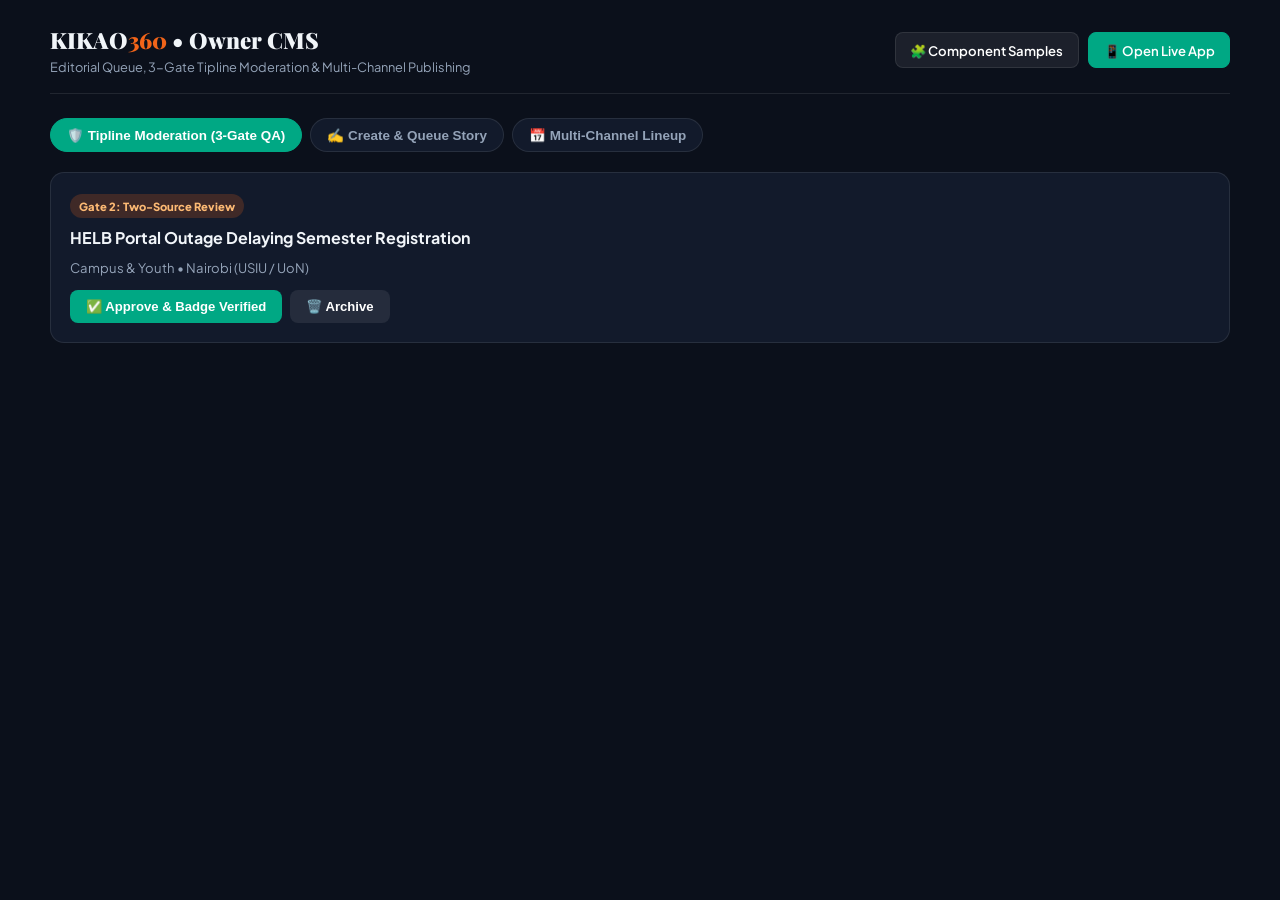
==== prototype/cms.html @ 232948fb "Add User Account Space (Saved, Liked, Algorithm Controls) and Owner CMS dashboard (cms.html)" ====
<!DOCTYPE html>
<html lang="en">
<head>
  <meta charset="UTF-8">
  <meta name="viewport" content="width=device-width, initial-scale=1.0">
  <title>Kikao360 — Owner CMS & Editorial Desk</title>
  <link href="https://fonts.googleapis.com/css2?family=Playfair+Display:wght@700;900&family=Plus+Jakarta+Sans:wght@400;600;700;800&display=swap" rel="stylesheet">
  <style>
    :root {
      --bg: #0b101b;
      --surface: #121a2b;
      --border: rgba(255,255,255,0.09);
      --emerald: #00a884;
      --coral: #f26419;
      --text: #f1f5f9;
      --muted: #94a3b8;
    }
    * { box-sizing: border-box; margin: 0; padding: 0; }
    body {
      font-family: 'Plus Jakarta Sans', sans-serif;
      background: var(--bg); color: var(--text);
      padding: 1.5rem 1.25rem 3rem; line-height: 1.5;
    }
    .wrap { max-width: 1180px; margin: 0 auto; }
    header {
      display: flex; justify-content: space-between; align-items: center; flex-wrap: wrap; gap: 1rem;
      padding-bottom: 1rem; border-bottom: 1px solid var(--border); margin-bottom: 1.5rem;
    }
    .logo { font-family: 'Playfair Display', serif; font-size: 1.4rem; font-weight: 900; }
    .logo span { color: var(--coral); }
    .nav-links { display: flex; gap: 0.6rem; flex-wrap: wrap; }
    .nav-btn {
      text-decoration: none; color: #fff; background: rgba(255,255,255,0.07);
      border: 1px solid var(--border); padding: 0.45rem 0.9rem; border-radius: 8px;
      font-size: 0.82rem; font-weight: 600;
    }
    .nav-btn.primary { background: var(--emerald); border-color: var(--emerald); }
    .tabs { display: flex; gap: 0.5rem; margin-bottom: 1.25rem; flex-wrap: wrap; }
    .tab-btn {
      background: var(--surface); border: 1px solid var(--border); color: var(--muted);
      padding: 0.55rem 1rem; border-radius: 999px; font-size: 0.84rem; font-weight: 700; cursor: pointer;
    }
    .tab-btn.active { background: var(--emerald); border-color: var(--emerald); color: #fff; }
    .panel { display: none; }
    .panel.active { display: block; }
    .grid { display: grid; grid-template-columns: repeat(auto-fit, minmax(320px, 1fr)); gap: 1rem; }
    .card {
      background: var(--surface); border: 1px solid var(--border); border-radius: 14px; padding: 1.2rem;
    }
    .card h3 { font-size: 1rem; margin-bottom: 0.5rem; }
    .badge {
      display: inline-block; font-size: 0.7rem; font-weight: 800; padding: 0.2rem 0.55rem;
      border-radius: 999px; background: rgba(0,168,132,0.18); color: #6ee7b7; margin-bottom: 0.5rem;
    }
    .badge.pending { background: rgba(242,100,25,0.2); color: #fdba74; }
    .form-row { margin-bottom: 0.75rem; }
    .form-row label { display: block; font-size: 0.78rem; color: var(--muted); margin-bottom: 0.25rem; font-weight: 600; }
    .input {
      width: 100%; padding: 0.55rem 0.75rem; border-radius: 8px;
      border: 1px solid var(--border); background: var(--bg); color: #fff; font-size: 0.86rem;
    }
    .btn {
      background: var(--emerald); color: #fff; border: none; padding: 0.55rem 1rem;
      border-radius: 8px; font-size: 0.82rem; font-weight: 700; cursor: pointer;
    }
    .btn.subtle { background: rgba(255,255,255,0.08); }
    table { width: 100%; border-collapse: collapse; font-size: 0.84rem; }
    th, td { text-align: left; padding: 0.7rem 0.6rem; border-bottom: 1px solid var(--border); }
    th { color: var(--muted); font-size: 0.75rem; text-transform: uppercase; }
  </style>
</head>
<body>
  <div class="wrap">
    <header>
      <div>
        <div class="logo">KIKAO<span>360</span> • Owner CMS</div>
        <div style="font-size:0.8rem; color:var(--muted);">Editorial Queue, 3-Gate Tipline Moderation &amp; Multi-Channel Publishing</div>
      </div>
      <div class="nav-links">
        <a class="nav-btn" href="samples.html">🧩 Component Samples</a>
        <a class="nav-btn primary" href="index.html">📱 Open Live App</a>
      </div>
    </header>

    <div class="tabs">
      <button class="tab-btn active" data-tab="tipline">🛡️ Tipline Moderation (3-Gate QA)</button>
      <button class="tab-btn" data-tab="composer">✍️ Create &amp; Queue Story</button>
      <button class="tab-btn" data-tab="lineup">📅 Multi-Channel Lineup</button>
    </div>

    <!-- TAB 1: TIPLINE MODERATION -->
    <section class="panel active" id="panel-tipline">
      <div class="grid" id="tiplineQueueGrid"></div>
    </section>

    <!-- TAB 2: COMPOSER -->
    <section class="panel" id="panel-composer">
      <div class="card" style="max-width:680px;">
        <h3>Create Multi-Channel Dispatch (COPE Pipeline)</h3>
        <div class="form-row">
          <label>Headline</label>
          <input type="text" id="cmsTitle" class="input" placeholder="e.g., How University Founders Use Daraja 3.0">
        </div>
        <div class="form-row">
          <label>Category / Beat</label>
          <select id="cmsBeat" class="input">
            <option>Business &amp; Finance</option>
            <option>Politics &amp; Current Affairs</option>
            <option>Technology</option>
            <option>Campus &amp; Youth</option>
            <option>Entertainment</option>
            <option>Sports</option>
            <option>Art</option>
            <option>Fashion</option>
            <option>Lifestyle</option>
          </select>
        </div>
        <div class="form-row">
          <label>0–3s TikTok/Reels Hook</label>
          <input type="text" id="cmsHook" class="input" placeholder="e.g., No bank account? No problem.">
        </div>
        <div class="form-row">
          <label>Scheduled Publish Slot (EAT)</label>
          <input type="text" id="cmsSlot" class="input" value="Tomorrow 07:30 EAT (WhatsApp + Web)">
        </div>
        <button class="btn" id="cmsAddBtn">Queue to Content Lineup ❯</button>
        <div id="cmsSavedMsg" style="margin-top:0.6rem; font-size:0.82rem; color:#6ee7b7; display:none;"></div>
      </div>
    </section>

    <!-- TAB 3: LINEUP TABLE -->
    <section class="panel" id="panel-lineup">
      <div class="card" style="overflow-x:auto;">
        <table>
          <thead>
            <tr><th>Slot (EAT)</th><th>Beat</th><th>Headline / Hook</th><th>Channels</th><th>Status</th></tr>
          </thead>
          <tbody id="cmsLineupBody"></tbody>
        </table>
      </div>
    </section>
  </div>

  <script>
    // Tab switching
    document.querySelectorAll('.tab-btn').forEach(btn => {
      btn.addEventListener('click', () => {
        document.querySelectorAll('.tab-btn').forEach(b => b.classList.remove('active'));
        document.querySelectorAll('.panel').forEach(p => p.classList.remove('active'));
        btn.classList.add('active');
        document.getElementById('panel-' + btn.dataset.tab).classList.add('active');
      });
    });

    // Tipline Queue from localStorage + default sample
    const defaultTips = [
      {
        id: 'tip-1',
        headline: 'HELB Portal Outage Delaying Semester Registration',
        category: 'Campus & Youth',
        location: 'Nairobi (USIU / UoN)',
        status: 'Gate 2: Two-Source Review'
      }
    ];
    const loadTips = () => {
      try {
        const stored = JSON.parse(localStorage.getItem('kikao_tipline') || '[]');
        return stored.length ? stored : defaultTips;
      } catch { return defaultTips; }
    };

    const renderTips = () => {
      const grid = document.getElementById('tiplineQueueGrid');
      const tips = loadTips();
      grid.innerHTML = tips.map((t, i) => `
        <div class="card">
          <span class="badge ${t.status.includes('Verified') ? '' : 'pending'}">${t.status}</span>
          <h3>${t.headline}</h3>
          <p style="font-size:0.82rem; color:var(--muted); margin-bottom:0.8rem;">${t.category} • ${t.location}</p>
          <div style="display:flex; gap:0.5rem; flex-wrap:wrap;">
            <button class="btn" onclick="approveTip(${i})">✅ Approve &amp; Badge Verified</button>
            <button class="btn subtle" onclick="rejectTip(${i})">🗑️ Archive</button>
          </div>
        </div>
      `).join('');
    };

    window.approveTip = (idx) => {
      const tips = loadTips();
      if (tips[idx]) tips[idx].status = 'Community Dispatch — Verified';
      localStorage.setItem('kikao_tipline', JSON.stringify(tips));
      renderTips();
    };

    window.rejectTip = (idx) => {
      const tips = loadTips();
      tips.splice(idx, 1);
      localStorage.setItem('kikao_tipline', JSON.stringify(tips));
      renderTips();
    };

    // Content Lineup
    const defaultLineup = [
      { slot: 'Mon 07:30 EAT', beat: 'Business & Finance', title: 'The M-Pesa API Revolution', channels: 'WhatsApp + Web + Audio', status: 'Ready' },
      { slot: 'Mon 13:00 EAT', beat: 'Business & Finance', title: 'Hook: KES 180K/week on WhatsApp', channels: 'TikTok + IG Reels (9:16)', status: 'Formatted' },
      { slot: 'Wed 13:00 EAT', beat: 'Technology', title: 'Hook: Cold-Chain IoT Hacking', channels: 'TikTok + IG Reels + Web', status: 'Ready' }
    ];
    const loadLineup = () => {
      try {
        const s = JSON.parse(localStorage.getItem('kikao_cms_lineup') || '[]');
        return s.length ? s : defaultLineup;
      } catch { return defaultLineup; }
    };
    const renderLineup = () => {
      const body = document.getElementById('cmsLineupBody');
      body.innerHTML = loadLineup().map(item => `
        <tr>
          <td>${item.slot}</td>
          <td>${item.beat}</td>
          <td><strong>${item.title}</strong></td>
          <td>${item.channels}</td>
          <td><span class="badge">${item.status}</span></td>
        </tr>
      `).join('');
    };

    document.getElementById('cmsAddBtn').addEventListener('click', () => {
      const title = document.getElementById('cmsTitle').value.trim();
      if (!title) return;
      const lineup = loadLineup();
      lineup.unshift({
        slot: document.getElementById('cmsSlot').value.trim(),
        beat: document.getElementById('cmsBeat').value,
        title: `${title} (Hook: ${document.getElementById('cmsHook').value.trim() || 'Breaking'})`,
        channels: 'WhatsApp + Web + Reels',
        status: 'Queued'
      });
      localStorage.setItem('kikao_cms_lineup', JSON.stringify(lineup));
      renderLineup();
      const msg = document.getElementById('cmsSavedMsg');
      msg.style.display = 'block';
      msg.textContent = '✅ Story queued to Multi-Channel Lineup!';
    });

    renderTips();
    renderLineup();
  </script>
</body>
</html>
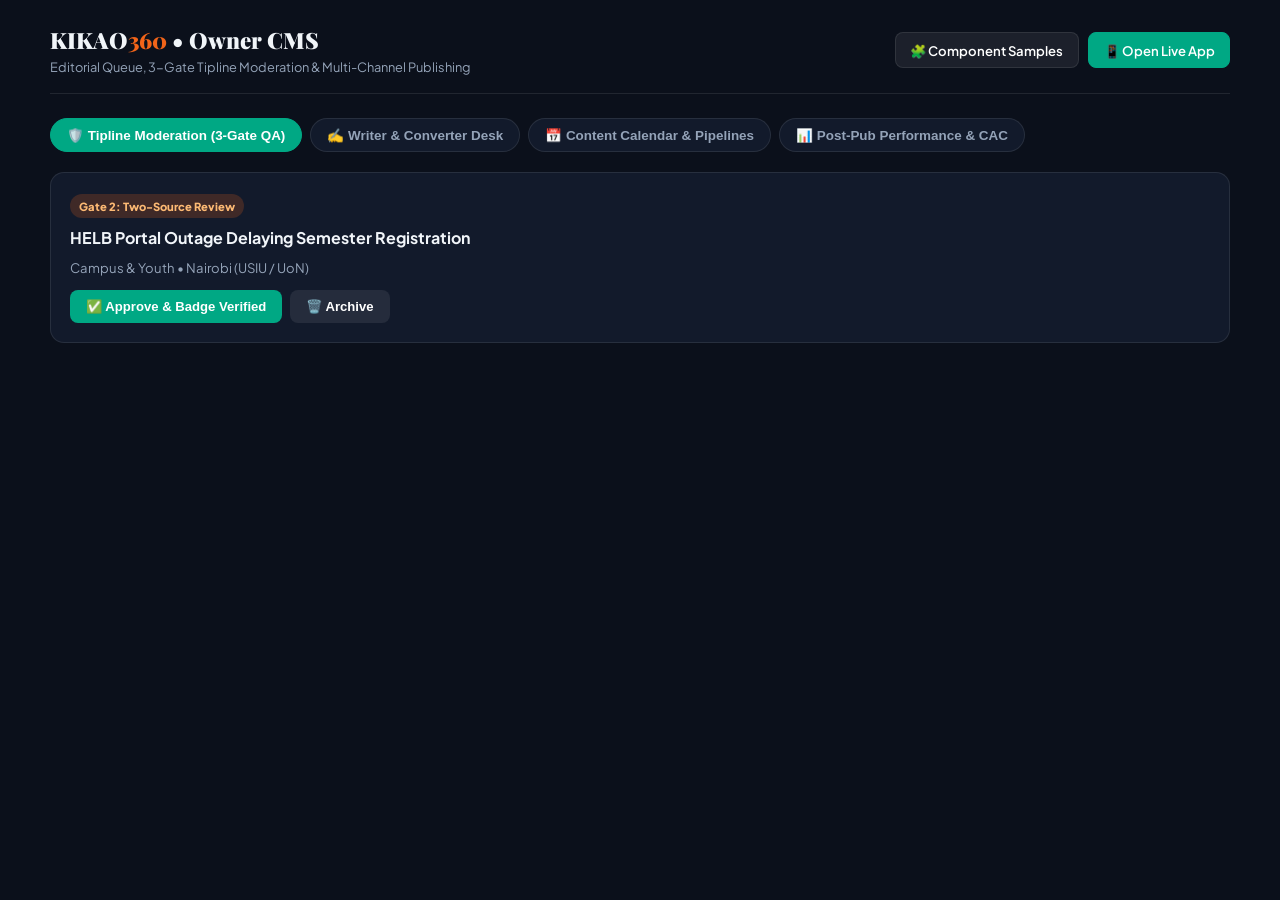
==== commit a48756e5: "Add Writer/Converter roles, Editorial Meeting Calendar, 3-Stage Content Pipelines, and Post-Publicat" ====
--- a/prototype/cms.html
+++ b/prototype/cms.html
@@ -84,8 +84,9 @@
 
     <div class="tabs">
       <button class="tab-btn active" data-tab="tipline">🛡️ Tipline Moderation (3-Gate QA)</button>
-      <button class="tab-btn" data-tab="composer">✍️ Create &amp; Queue Story</button>
-      <button class="tab-btn" data-tab="lineup">📅 Multi-Channel Lineup</button>
+      <button class="tab-btn" data-tab="composer">✍️ Writer &amp; Converter Desk</button>
+      <button class="tab-btn" data-tab="lineup">📅 Content Calendar &amp; Pipelines</button>
+      <button class="tab-btn" data-tab="analytics">📊 Post-Pub Performance &amp; CAC</button>
     </div>
 
     <!-- TAB 1: TIPLINE MODERATION -->
@@ -120,22 +121,60 @@
           <input type="text" id="cmsHook" class="input" placeholder="e.g., No bank account? No problem.">
         </div>
         <div class="form-row">
+          <label>Assigned Writer &amp; Audio/Video Converter</label>
+          <input type="text" id="cmsAssignee" class="input" value="Writer: Faith M. | Audio/Video: Brian K.">
+        </div>
+        <div class="form-row">
           <label>Scheduled Publish Slot (EAT)</label>
           <input type="text" id="cmsSlot" class="input" value="Tomorrow 07:30 EAT (WhatsApp + Web)">
         </div>
-        <button class="btn" id="cmsAddBtn">Queue to Content Lineup ❯</button>
+        <button class="btn" id="cmsAddBtn">Send to Pending Review Pipeline ❯</button>
         <div id="cmsSavedMsg" style="margin-top:0.6rem; font-size:0.82rem; color:#6ee7b7; display:none;"></div>
       </div>
     </section>
 
-    <!-- TAB 3: LINEUP TABLE -->
+    <!-- TAB 3: LINEUP & PIPELINES TABLE -->
     <section class="panel" id="panel-lineup">
       <div class="card" style="overflow-x:auto;">
         <table>
           <thead>
-            <tr><th>Slot (EAT)</th><th>Beat</th><th>Headline / Hook</th><th>Channels</th><th>Status</th></tr>
+            <tr><th>Slot (EAT)</th><th>Beat</th><th>Headline / Hook &amp; Owner</th><th>Channels</th><th>Pipeline Stage</th><th>Action</th></tr>
           </thead>
           <tbody id="cmsLineupBody"></tbody>
+        </table>
+      </div>
+    </section>
+
+    <!-- TAB 4: POST-PUBLICATION PERFORMANCE & CAC -->
+    <section class="panel" id="panel-analytics">
+      <div class="grid" style="margin-bottom:1.25rem;">
+        <div class="card">
+          <div class="badge">TOTAL 30-DAY REACH</div>
+          <h3 style="font-size:1.7rem;">42,500</h3>
+          <p style="font-size:0.8rem; color:var(--muted);">Unique readers &amp; viewers across WhatsApp, Web, TikTok &amp; IG Reels</p>
+        </div>
+        <div class="card">
+          <div class="badge">TOTAL IMPRESSIONS</div>
+          <h3 style="font-size:1.7rem;">118,400</h3>
+          <p style="font-size:0.8rem; color:var(--muted);">45%+ WhatsApp open rate • 3.8 min avg Magazine session</p>
+        </div>
+        <div class="card">
+          <div class="badge">BLENDED CAC (KES)</div>
+          <h3 style="font-size:1.7rem; color:#6ee7b7;">KES 2.85</h3>
+          <p style="font-size:0.8rem; color:var(--muted);">KES 15,000 promo spend ÷ 5,260 new subscribers (Target ≤ KES 3.00)</p>
+        </div>
+      </div>
+      <div class="card" style="overflow-x:auto;">
+        <h3 style="margin-bottom:0.75rem;">Channel-by-Channel Post-Publication Breakdown</h3>
+        <table>
+          <thead>
+            <tr><th>Channel</th><th>Reach</th><th>Impressions</th><th>Promo Spend</th><th>New Subscribers</th><th>Channel CAC</th></tr>
+          </thead>
+          <tbody>
+            <tr><td><strong>WhatsApp Channel</strong></td><td>18,400</td><td>41,200</td><td>KES 3,000</td><td>2,100</td><td><strong>KES 1.43</strong></td></tr>
+            <tr><td><strong>TikTok &amp; IG Reels (9:16)</strong></td><td>16,800</td><td>54,600</td><td>KES 8,500</td><td>2,240</td><td><strong>KES 3.79</strong></td></tr>
+            <tr><td><strong>Magazine &amp; Audio Dock</strong></td><td>7,300</td><td>22,600</td><td>KES 3,500</td><td>920</td><td><strong>KES 3.80</strong></td></tr>
+          </tbody>
         </table>
       </div>
     </section>
@@ -199,11 +238,11 @@
       renderTips();
     };
 
-    // Content Lineup
+    // Content Lineup & 3-Stage Pipelines (Pending Review -> Pending Publication -> Published)
     const defaultLineup = [
-      { slot: 'Mon 07:30 EAT', beat: 'Business & Finance', title: 'The M-Pesa API Revolution', channels: 'WhatsApp + Web + Audio', status: 'Ready' },
-      { slot: 'Mon 13:00 EAT', beat: 'Business & Finance', title: 'Hook: KES 180K/week on WhatsApp', channels: 'TikTok + IG Reels (9:16)', status: 'Formatted' },
-      { slot: 'Wed 13:00 EAT', beat: 'Technology', title: 'Hook: Cold-Chain IoT Hacking', channels: 'TikTok + IG Reels + Web', status: 'Ready' }
+      { slot: 'Mon 07:30 EAT', beat: 'Business & Finance', title: 'The M-Pesa API Revolution (Writer: Faith M. | Audio: Brian K.)', channels: 'WhatsApp + Web + Audio', status: 'Published' },
+      { slot: 'Mon 13:00 EAT', beat: 'Business & Finance', title: 'Hook: KES 180K/week on WhatsApp (Video: 9:16 Stamped)', channels: 'TikTok + IG Reels (9:16)', status: 'Pending Publication' },
+      { slot: 'Wed 13:00 EAT', beat: 'Technology', title: 'Hook: Cold-Chain IoT Hacking (Writer: Robert B.)', channels: 'TikTok + IG Reels + Web', status: 'Pending Review' }
     ];
     const loadLineup = () => {
       try {
@@ -211,17 +250,31 @@
         return s.length ? s : defaultLineup;
       } catch { return defaultLineup; }
     };
+    window.advancePipeline = (idx) => {
+      const lineup = loadLineup();
+      const item = lineup[idx];
+      if (!item) return;
+      if (item.status === 'Pending Review') item.status = 'Pending Publication';
+      else if (item.status === 'Pending Publication') item.status = 'Published';
+      localStorage.setItem('kikao_cms_lineup', JSON.stringify(lineup));
+      renderLineup();
+    };
     const renderLineup = () => {
       const body = document.getElementById('cmsLineupBody');
-      body.innerHTML = loadLineup().map(item => `
-        <tr>
-          <td>${item.slot}</td>
-          <td>${item.beat}</td>
-          <td><strong>${item.title}</strong></td>
-          <td>${item.channels}</td>
-          <td><span class="badge">${item.status}</span></td>
-        </tr>
-      `).join('');
+      body.innerHTML = loadLineup().map((item, idx) => {
+        const isPub = item.status === 'Published';
+        const btnLabel = item.status === 'Pending Review' ? '✅ Approve' : (item.status === 'Pending Publication' ? '🚀 Publish' : '📊 Live');
+        return `
+          <tr>
+            <td>${item.slot}</td>
+            <td>${item.beat}</td>
+            <td><strong>${item.title}</strong></td>
+            <td>${item.channels}</td>
+            <td><span class="badge ${isPub ? '' : 'pending'}">${item.status}</span></td>
+            <td>${isPub ? '<span style="color:#6ee7b7; font-size:0.78rem;">Tracked</span>' : `<button class="btn" style="padding:0.3rem 0.6rem; font-size:0.74rem;" onclick="advancePipeline(${idx})">${btnLabel}</button>`}</td>
+          </tr>
+        `;
+      }).join('');
     };
 
     document.getElementById('cmsAddBtn').addEventListener('click', () => {
@@ -231,15 +284,15 @@
       lineup.unshift({
         slot: document.getElementById('cmsSlot').value.trim(),
         beat: document.getElementById('cmsBeat').value,
-        title: `${title} (Hook: ${document.getElementById('cmsHook').value.trim() || 'Breaking'})`,
-        channels: 'WhatsApp + Web + Reels',
-        status: 'Queued'
+        title: `${title} (${document.getElementById('cmsAssignee').value.trim()})`,
+        channels: 'WhatsApp + Web + Reels + Audio',
+        status: 'Pending Review'
       });
       localStorage.setItem('kikao_cms_lineup', JSON.stringify(lineup));
       renderLineup();
       const msg = document.getElementById('cmsSavedMsg');
       msg.style.display = 'block';
-      msg.textContent = '✅ Story queued to Multi-Channel Lineup!';
+      msg.textContent = '✅ Story added to Pending Review Pipeline (ready for Wednesday Editorial Meeting)!';
     });
 
     renderTips();
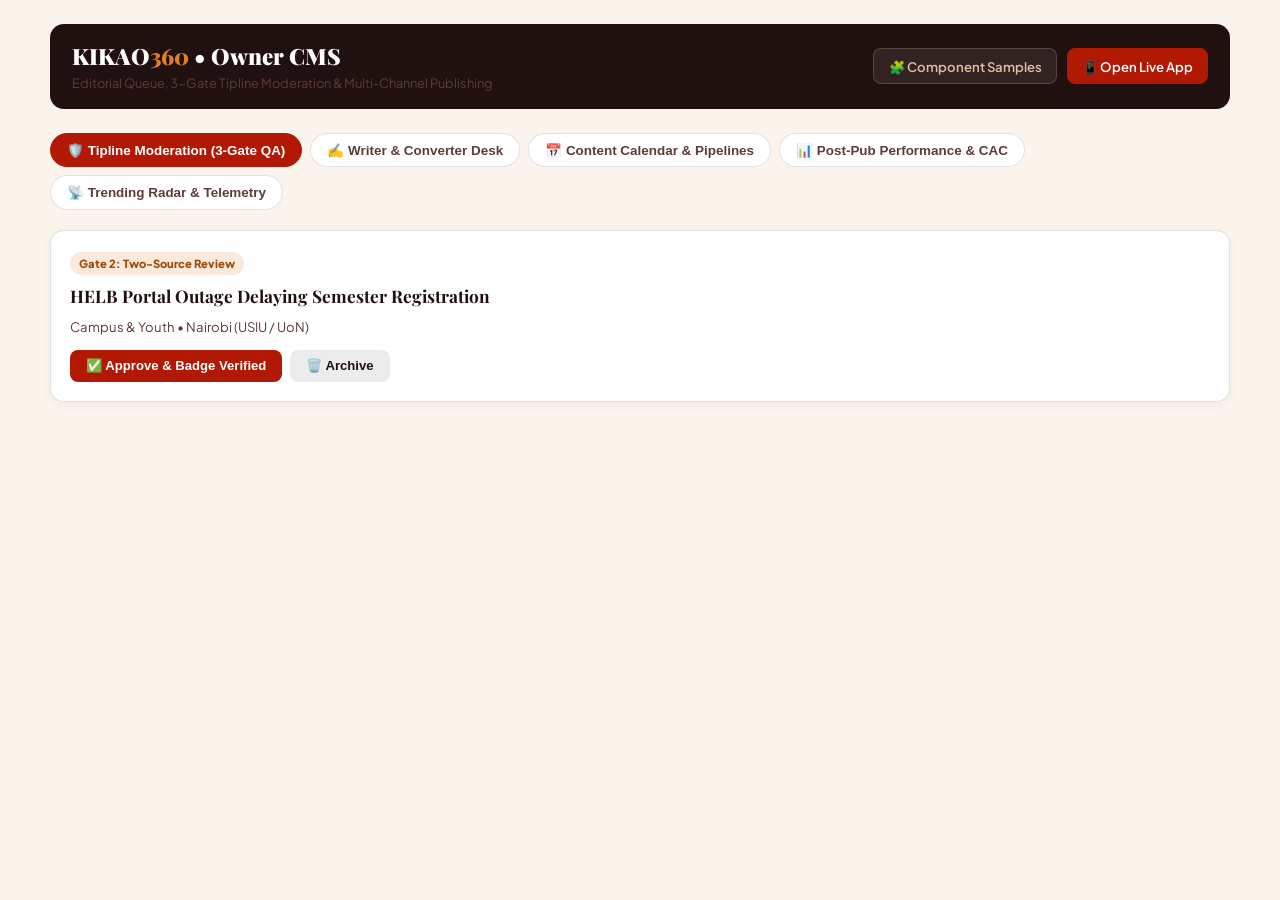
==== commit 102792f3: "Add Kenya Weather & Newsroom Status strip on Landing Page + upgrade CMS with 60-30-10 palette and Tr" ====
--- a/prototype/cms.html
+++ b/prototype/cms.html
@@ -7,13 +7,15 @@
   <link href="https://fonts.googleapis.com/css2?family=Playfair+Display:wght@700;900&family=Plus+Jakarta+Sans:wght@400;600;700;800&display=swap" rel="stylesheet">
   <style>
     :root {
-      --bg: #0b101b;
-      --surface: #121a2b;
-      --border: rgba(255,255,255,0.09);
-      --emerald: #00a884;
-      --coral: #f26419;
-      --text: #f1f5f9;
-      --muted: #94a3b8;
+      --bg: #FAF4EC;
+      --surface: #FFFFFF;
+      --coffee: #211010;
+      --border: rgba(33, 16, 16, 0.12);
+      --emerald: #007a5e;
+      --iron: #B11905;
+      --coral: #E37E24;
+      --text: #211010;
+      --muted: #5C3D38;
     }
     * { box-sizing: border-box; margin: 0; padding: 0; }
     body {
@@ -23,47 +25,50 @@
     }
     .wrap { max-width: 1180px; margin: 0 auto; }
     header {
+      background: var(--coffee); color: #FAF4EC;
+      padding: 1rem 1.35rem; border-radius: 14px;
       display: flex; justify-content: space-between; align-items: center; flex-wrap: wrap; gap: 1rem;
-      padding-bottom: 1rem; border-bottom: 1px solid var(--border); margin-bottom: 1.5rem;
-    }
-    .logo { font-family: 'Playfair Display', serif; font-size: 1.4rem; font-weight: 900; }
+      margin-bottom: 1.5rem;
+    }
+    .logo { font-family: 'Playfair Display', serif; font-size: 1.4rem; font-weight: 900; color: #FFFFFF; }
     .logo span { color: var(--coral); }
     .nav-links { display: flex; gap: 0.6rem; flex-wrap: wrap; }
     .nav-btn {
-      text-decoration: none; color: #fff; background: rgba(255,255,255,0.07);
-      border: 1px solid var(--border); padding: 0.45rem 0.9rem; border-radius: 8px;
+      text-decoration: none; color: #E2C0A1; background: rgba(255,255,255,0.08);
+      border: 1px solid rgba(226,192,161,0.22); padding: 0.45rem 0.9rem; border-radius: 8px;
       font-size: 0.82rem; font-weight: 600;
     }
-    .nav-btn.primary { background: var(--emerald); border-color: var(--emerald); }
+    .nav-btn.primary { background: var(--iron); border-color: var(--iron); color: #FFFFFF; }
     .tabs { display: flex; gap: 0.5rem; margin-bottom: 1.25rem; flex-wrap: wrap; }
     .tab-btn {
       background: var(--surface); border: 1px solid var(--border); color: var(--muted);
       padding: 0.55rem 1rem; border-radius: 999px; font-size: 0.84rem; font-weight: 700; cursor: pointer;
     }
-    .tab-btn.active { background: var(--emerald); border-color: var(--emerald); color: #fff; }
+    .tab-btn.active { background: var(--iron); border-color: var(--iron); color: #fff; }
     .panel { display: none; }
     .panel.active { display: block; }
     .grid { display: grid; grid-template-columns: repeat(auto-fit, minmax(320px, 1fr)); gap: 1rem; }
     .card {
       background: var(--surface); border: 1px solid var(--border); border-radius: 14px; padding: 1.2rem;
-    }
-    .card h3 { font-size: 1rem; margin-bottom: 0.5rem; }
+      box-shadow: 0 3px 12px rgba(33,16,16,0.04);
+    }
+    .card h3 { font-family: 'Playfair Display', serif; font-size: 1.08rem; margin-bottom: 0.5rem; color: var(--coffee); }
     .badge {
       display: inline-block; font-size: 0.7rem; font-weight: 800; padding: 0.2rem 0.55rem;
-      border-radius: 999px; background: rgba(0,168,132,0.18); color: #6ee7b7; margin-bottom: 0.5rem;
-    }
-    .badge.pending { background: rgba(242,100,25,0.2); color: #fdba74; }
+      border-radius: 999px; background: rgba(0,122,94,0.12); color: #007a5e; margin-bottom: 0.5rem;
+    }
+    .badge.pending { background: rgba(227,126,36,0.16); color: #9a4b07; }
     .form-row { margin-bottom: 0.75rem; }
     .form-row label { display: block; font-size: 0.78rem; color: var(--muted); margin-bottom: 0.25rem; font-weight: 600; }
     .input {
       width: 100%; padding: 0.55rem 0.75rem; border-radius: 8px;
-      border: 1px solid var(--border); background: var(--bg); color: #fff; font-size: 0.86rem;
+      border: 1px solid var(--border); background: #FAF4EC; color: var(--coffee); font-size: 0.86rem;
     }
     .btn {
-      background: var(--emerald); color: #fff; border: none; padding: 0.55rem 1rem;
+      background: var(--iron); color: #fff; border: none; padding: 0.55rem 1rem;
       border-radius: 8px; font-size: 0.82rem; font-weight: 700; cursor: pointer;
     }
-    .btn.subtle { background: rgba(255,255,255,0.08); }
+    .btn.subtle { background: rgba(33,16,16,0.08); color: var(--coffee); }
     table { width: 100%; border-collapse: collapse; font-size: 0.84rem; }
     th, td { text-align: left; padding: 0.7rem 0.6rem; border-bottom: 1px solid var(--border); }
     th { color: var(--muted); font-size: 0.75rem; text-transform: uppercase; }
@@ -87,6 +92,7 @@
       <button class="tab-btn" data-tab="composer">✍️ Writer &amp; Converter Desk</button>
       <button class="tab-btn" data-tab="lineup">📅 Content Calendar &amp; Pipelines</button>
       <button class="tab-btn" data-tab="analytics">📊 Post-Pub Performance &amp; CAC</button>
+      <button class="tab-btn" data-tab="radar">📡 Trending Radar &amp; Telemetry</button>
     </div>
 
     <!-- TAB 1: TIPLINE MODERATION -->
@@ -176,6 +182,41 @@
             <tr><td><strong>Magazine &amp; Audio Dock</strong></td><td>7,300</td><td>22,600</td><td>KES 3,500</td><td>920</td><td><strong>KES 3.80</strong></td></tr>
           </tbody>
         </table>
+      </div>
+    </section>
+
+    <!-- TAB 5: TRENDING RADAR & TELEMETRY -->
+    <section class="panel" id="panel-radar">
+      <div class="grid">
+        <div class="card">
+          <span class="badge">LIVE KENYA TRENDING RADAR</span>
+          <h3>High-Velocity Youth &amp; MSME Signals</h3>
+          <table>
+            <thead>
+              <tr><th>Topic / Signal</th><th>Velocity</th><th>Recommended COPE Angle</th></tr>
+            </thead>
+            <tbody>
+              <tr><td><strong>#eTIMS-Freelancers</strong></td><td>🔥 +310%</td><td>3-min checklist + 9:16 TikTok explainer</td></tr>
+              <tr><td><strong>#Daraja3-Grants</strong></td><td>⚡ +215%</td><td>Student developer funding walkthrough</td></tr>
+              <tr><td><strong>#MombasaColdChain</strong></td><td>🚨 +165%</td><td>Agri-export IoT security brief</td></tr>
+              <tr><td><strong>#CampusSideHustles</strong></td><td>📈 +140%</td><td>USIU / UoN founder case study</td></tr>
+            </tbody>
+          </table>
+        </div>
+        <div class="card">
+          <span class="badge">SYSTEM TELEMETRY</span>
+          <h3>Platform Health &amp; Live Dispatch Monitor</h3>
+          <ul style="list-style:none; display:grid; gap:0.6rem; font-size:0.86rem; color:var(--muted); margin-bottom:1rem;">
+            <li><strong style="color:var(--text);">Mobile Load (4G Kenya):</strong> 1.2s (Target &lt; 1.5s)</li>
+            <li><strong style="color:var(--text);">Edge Uptime (Cloudflare):</strong> 99.98%</li>
+            <li><strong style="color:var(--text);">Concurrent Readers:</strong> 1,420 active sessions</li>
+            <li><strong style="color:var(--text);">Blended CAC:</strong> KES 2.85 (Target ≤ KES 3.00)</li>
+            <li><strong style="color:var(--text);">Lipa na M-Pesa Conversion:</strong> 1.4% of MAUs</li>
+          </ul>
+          <div id="liveGoLiveStatus" style="padding:0.75rem; border-radius:10px; background:#FAF4EC; border:1px solid var(--border); font-size:0.82rem;">
+            <strong>Go-Live Queue:</strong> Ready. Click <em>🚀 Publish</em> in Content Calendar to watch live 4-channel propagation.
+          </div>
+        </div>
       </div>
     </section>
   </div>
@@ -242,7 +283,7 @@
     const defaultLineup = [
       { slot: 'Mon 07:30 EAT', beat: 'Business & Finance', title: 'The M-Pesa API Revolution (Writer: Faith M. | Audio: Brian K.)', channels: 'WhatsApp + Web + Audio', status: 'Published' },
       { slot: 'Mon 13:00 EAT', beat: 'Business & Finance', title: 'Hook: KES 180K/week on WhatsApp (Video: 9:16 Stamped)', channels: 'TikTok + IG Reels (9:16)', status: 'Pending Publication' },
-      { slot: 'Wed 13:00 EAT', beat: 'Technology', title: 'Hook: Cold-Chain IoT Hacking (Writer: Robert B.)', channels: 'TikTok + IG Reels + Web', status: 'Pending Review' }
+      { slot: 'Wed 13:00 EAT', beat: 'Technology', title: 'Hook: Cold-Chain IoT Audits (Writer: Amina H.)', channels: 'TikTok + IG Reels + Web', status: 'Pending Review' }
     ];
     const loadLineup = () => {
       try {
